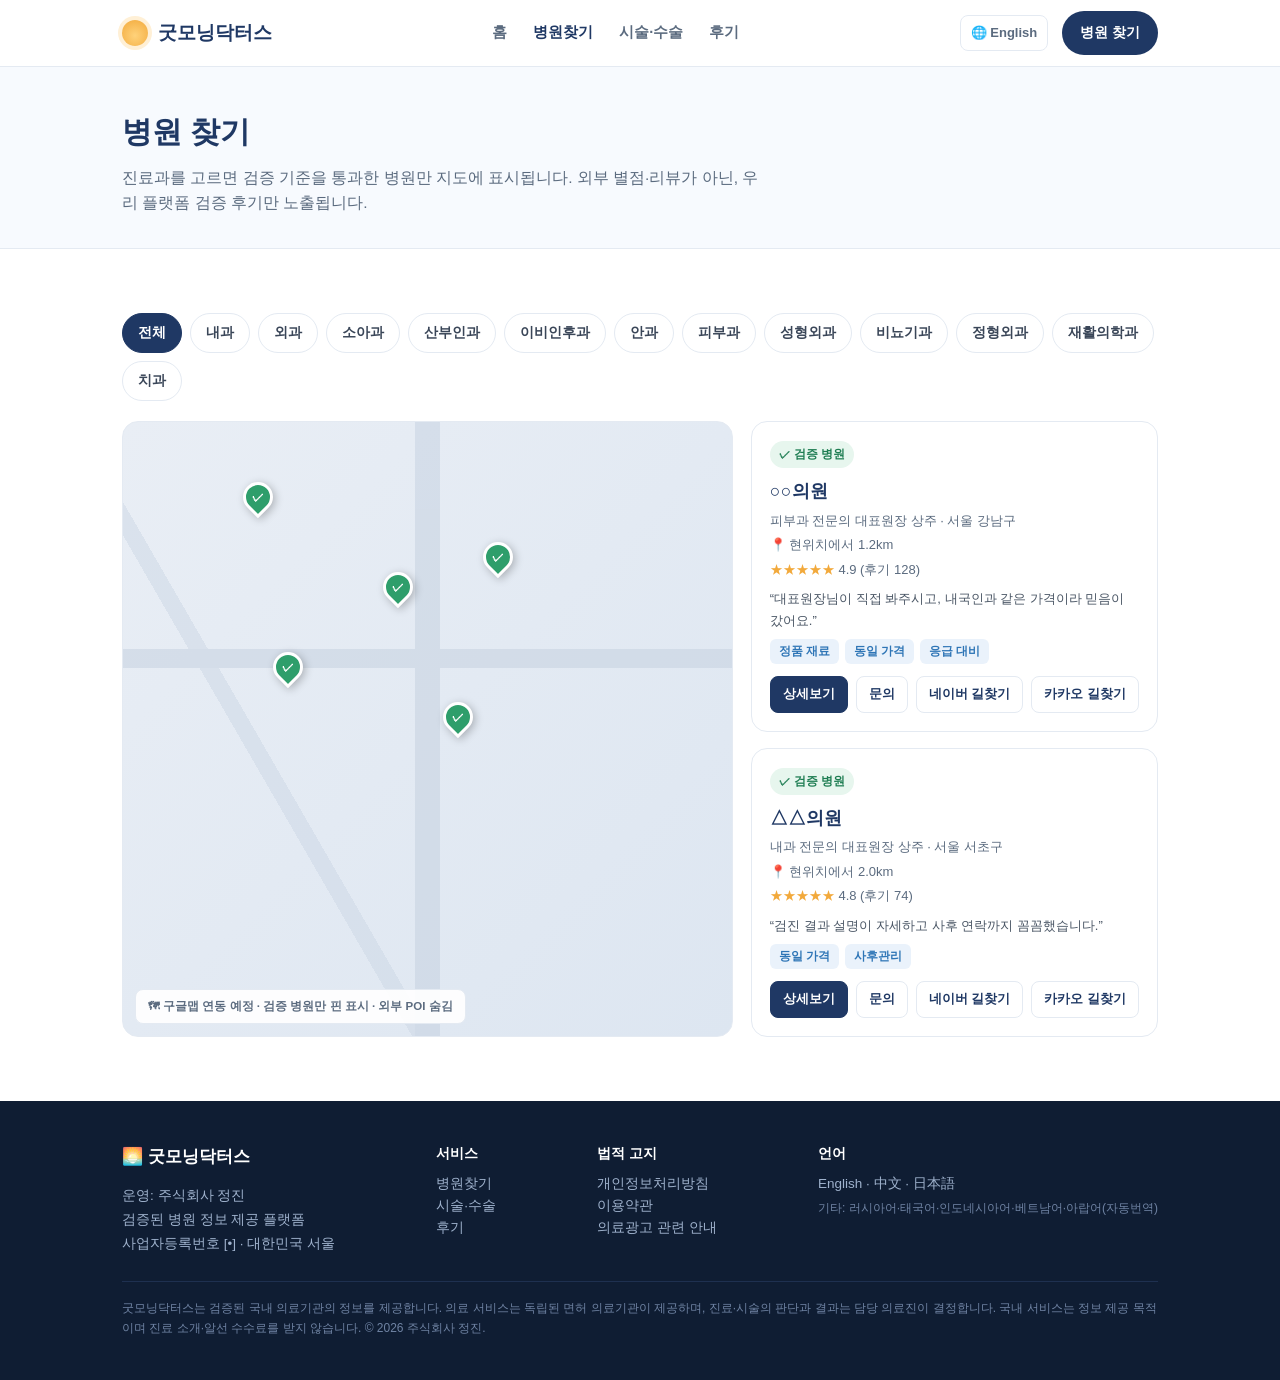
==== ko-find.html @ f9783761 "Add files via upload" ====
<!DOCTYPE html>
<html lang="ko">
<head>
<meta charset="UTF-8">
<meta name="viewport" content="width=device-width, initial-scale=1.0">
<title>병원찾기 — 굿모닝닥터스</title>
<link rel="stylesheet" href="style.css">
</head>
<body>

<header>
  <div class="wrap nav">
    <div class="brand"><span class="sun"></span> 굿모닝닥터스</div>
    <nav class="navlinks">
      <a href="ko.html">홈</a>
      <a href="ko-find.html" class="active">병원찾기</a>
      <a href="ko-treatments.html">시술·수술</a>
      <a href="ko-reviews.html">후기</a>
    </nav>
    <div class="navr">
      <a class="lang" href="index.html">🌐 English</a>
      <a href="#find" class="btn btn-primary btn-sm">병원 찾기</a>
    </div>
  </div>
</header>

<section class="pagehero">
  <div class="wrap">
    <h1>병원 찾기</h1>
    <p>진료과를 고르면 검증 기준을 통과한 병원만 지도에 표시됩니다. 외부 별점·리뷰가 아닌, 우리 플랫폼 검증 후기만 노출됩니다.</p>
  </div>
</section>

<section class="sec" id="find">
  <div class="wrap">
    <div class="filters">
      <span class="chip2 on">전체</span>
      <span class="chip2">내과</span><span class="chip2">외과</span><span class="chip2">소아과</span>
      <span class="chip2">산부인과</span><span class="chip2">이비인후과</span><span class="chip2">안과</span>
      <span class="chip2">피부과</span><span class="chip2">성형외과</span><span class="chip2">비뇨기과</span>
      <span class="chip2">정형외과</span><span class="chip2">재활의학과</span><span class="chip2">치과</span>
    </div>
    <div class="mapgrid">
      <div class="maparea">
        <div class="roads"></div>
        <div class="pin v" style="top:60px;left:120px"><span>✓</span></div>
        <div class="pin v" style="top:150px;left:260px"><span>✓</span></div>
        <div class="pin v" style="top:230px;left:150px"><span>✓</span></div>
        <div class="pin v" style="top:120px;left:360px"><span>✓</span></div>
        <div class="pin v" style="top:280px;left:320px"><span>✓</span></div>
        <div class="maplabel">🗺 구글맵 연동 예정 · 검증 병원만 핀 표시 · 외부 POI 숨김</div>
      </div>
      <div>
        <div class="clinic" style="margin-bottom:16px">
          <span class="vbadge">✓ 검증 병원</span>
          <h4>○○의원</h4>
          <div class="meta">피부과 전문의 대표원장 상주 · 서울 강남구</div>
          <div class="meta">📍 현위치에서 1.2km</div>
          <div class="stars">★★★★★ <span style="color:var(--muted)">4.9 (후기 128)</span></div>
          <div class="rv">“대표원장님이 직접 봐주시고, 내국인과 같은 가격이라 믿음이 갔어요.”</div>
          <div class="tags"><span class="tag">정품 재료</span><span class="tag">동일 가격</span><span class="tag">응급 대비</span></div>
          <div class="acts">
            <a class="p" href="#">상세보기</a>
            <a href="#">문의</a>
            <a href="#">네이버 길찾기</a>
            <a href="#">카카오 길찾기</a>
          </div>
        </div>
        <div class="clinic">
          <span class="vbadge">✓ 검증 병원</span>
          <h4>△△의원</h4>
          <div class="meta">내과 전문의 대표원장 상주 · 서울 서초구</div>
          <div class="meta">📍 현위치에서 2.0km</div>
          <div class="stars">★★★★★ <span style="color:var(--muted)">4.8 (후기 74)</span></div>
          <div class="rv">“검진 결과 설명이 자세하고 사후 연락까지 꼼꼼했습니다.”</div>
          <div class="tags"><span class="tag">동일 가격</span><span class="tag">사후관리</span></div>
          <div class="acts">
            <a class="p" href="#">상세보기</a>
            <a href="#">문의</a>
            <a href="#">네이버 길찾기</a>
            <a href="#">카카오 길찾기</a>
          </div>
        </div>
      </div>
    </div>
  </div>
</section>

<footer>
  <div class="wrap">
    <div class="cols">
      <div>
        <div class="brand" style="font-size:17px;font-weight:800">🌅 굿모닝닥터스</div>
        <div class="reg">운영: 주식회사 정진<br>검증된 병원 정보 제공 플랫폼<br>사업자등록번호 [•] · 대한민국 서울</div>
      </div>
      <div>
        <div style="color:#fff;font-weight:700;margin-bottom:8px">서비스</div>
        <div><a href="ko-find.html">병원찾기</a></div>
        <div><a href="ko-treatments.html">시술·수술</a></div>
        <div><a href="ko-reviews.html">후기</a></div>
      </div>
      <div>
        <div style="color:#fff;font-weight:700;margin-bottom:8px">법적 고지</div>
        <div><a href="#">개인정보처리방침</a></div>
        <div><a href="#">이용약관</a></div>
        <div><a href="#">의료광고 관련 안내</a></div>
      </div>
      <div>
        <div style="color:#fff;font-weight:700;margin-bottom:8px">언어</div>
        <div><a href="index.html">English</a> · <a href="#">中文</a> · <a href="#">日本語</a></div>
        <div style="margin-top:4px;font-size:12px;color:#6f83a3">기타: 러시아어·태국어·인도네시아어·베트남어·아랍어(자동번역)</div>
      </div>
    </div>
    <div class="note">굿모닝닥터스는 검증된 국내 의료기관의 정보를 제공합니다. 의료 서비스는 독립된 면허 의료기관이 제공하며, 진료·시술의 판단과 결과는 담당 의료진이 결정합니다. 국내 서비스는 정보 제공 목적이며 진료 소개·알선 수수료를 받지 않습니다. © 2026 주식회사 정진.</div>
  </div>
</footer>

</body>
</html>
---- style.css ----
:root{
  --ink:#1c2430; --muted:#5b6b7f; --line:#e4eaf2; --bg:#ffffff; --soft:#F7FAFE;
  --navy:#1F3864; --blue:#2E75B6; --sky:#EAF2FB; --gold:#C99A3B;
  --warm1:#FFF4E6; --warm2:#FDE9D2; --green:#2E9E6B;
}
*{box-sizing:border-box;margin:0;padding:0}
html{scroll-behavior:smooth}
body{font-family:"Malgun Gothic","Apple SD Gothic Neo",-apple-system,"Segoe UI",Roboto,sans-serif;color:var(--ink);background:var(--bg);line-height:1.65;-webkit-font-smoothing:antialiased}
a{color:inherit;text-decoration:none}
.wrap{max-width:1080px;margin:0 auto;padding:0 22px}
.btn{display:inline-block;padding:13px 26px;border-radius:999px;font-weight:700;font-size:15px;transition:.2s;cursor:pointer;border:2px solid transparent}
.btn-primary{background:var(--navy);color:#fff}.btn-primary:hover{background:#16294a}
.btn-ghost{background:#fff;color:var(--navy);border-color:var(--navy)}.btn-ghost:hover{background:var(--sky)}
.btn-sm{padding:9px 16px;font-size:13.5px}
.sec{padding:64px 0}
.eyebrow{color:var(--blue);font-weight:800;letter-spacing:.1em;font-size:13px;margin-bottom:12px}
h2.title{font-size:30px;line-height:1.3;color:var(--navy);font-weight:800;letter-spacing:-.01em}
.lead{color:var(--muted);font-size:16.5px;margin-top:12px;max-width:640px}

/* header */
header{position:sticky;top:0;z-index:50;background:rgba(255,255,255,.93);backdrop-filter:blur(8px);border-bottom:1px solid var(--line)}
.nav{display:flex;align-items:center;justify-content:space-between;height:66px}
.brand{display:flex;align-items:center;gap:10px;font-weight:800;color:var(--navy);font-size:19px}
.sun{width:26px;height:26px;border-radius:50%;background:radial-gradient(circle at 50% 60%,#FFD27A,#F2A93B);box-shadow:0 0 0 4px #FFF0D6}
.navlinks{display:flex;gap:26px;font-size:14.5px;font-weight:600;color:var(--muted)}
.navlinks a:hover{color:var(--navy)}
.navlinks a.active{color:var(--navy);font-weight:800}
.navr{display:flex;align-items:center;gap:14px}
.lang{font-size:13px;color:var(--muted);font-weight:600;border:1px solid var(--line);padding:6px 10px;border-radius:8px}
@media(max-width:860px){.navlinks{display:none}}

/* hero */
.hero{background:linear-gradient(180deg,var(--warm1),#fff 70%)}
.hero .wrap{padding-top:60px;padding-bottom:44px}
.hero-badge{display:inline-block;background:#fff;border:1px solid var(--warm2);color:var(--gold);font-weight:800;font-size:13px;padding:7px 15px;border-radius:999px;margin-bottom:20px}
.hero h1{font-size:42px;line-height:1.22;color:var(--navy);font-weight:900;letter-spacing:-.02em;max-width:760px}
.hero p.sub{font-size:18px;color:#3a4658;margin-top:18px;max-width:620px}
.hero .cta{margin-top:28px;display:flex;gap:14px;flex-wrap:wrap}
.tagline{margin-top:22px;font-style:italic;color:var(--muted);font-weight:600}
@media(max-width:640px){.hero h1{font-size:30px}}

/* page hero (sub pages) */
.pagehero{background:var(--soft);border-bottom:1px solid var(--line)}
.pagehero .wrap{padding:40px 22px 32px}
.pagehero h1{font-size:30px;color:var(--navy);font-weight:800}
.pagehero p{color:var(--muted);font-size:15.5px;margin-top:8px;max-width:640px}

.mission{background:var(--navy);color:#dbe6f5;text-align:center}
.mission .wrap{padding:18px 22px;font-size:15px;font-weight:600}
.mission b{color:#fff}

/* find / map */
.filters{display:flex;flex-wrap:wrap;gap:8px;margin:0 0 20px}
.chip2{background:#fff;border:1px solid var(--line);border-radius:999px;padding:8px 15px;font-size:13.5px;font-weight:600;color:#3a4658;cursor:pointer;transition:.15s}
.chip2:hover,.chip2.on{background:var(--navy);color:#fff;border-color:var(--navy)}
.mapgrid{display:grid;grid-template-columns:1.5fr 1fr;gap:18px}
@media(max-width:820px){.mapgrid{grid-template-columns:1fr}}
.maparea{position:relative;background:linear-gradient(135deg,#e9eef5,#dde6f1);border:1px solid var(--line);border-radius:16px;min-height:360px;overflow:hidden}
.maparea .roads{position:absolute;inset:0;opacity:.5;background:
   linear-gradient(90deg,transparent 48%,#c4d0df 48%,#c4d0df 52%,transparent 52%),
   linear-gradient(0deg,transparent 60%,#c4d0df 60%,#c4d0df 63%,transparent 63%),
   linear-gradient(60deg,transparent 30%,#cdd8e6 30%,#cdd8e6 32%,transparent 32%)}
.pin{position:absolute;width:30px;height:30px;background:var(--blue);border:3px solid #fff;border-radius:50% 50% 50% 0;transform:rotate(-45deg);box-shadow:0 3px 8px rgba(0,0,0,.25)}
.pin.v{background:var(--green)}
.pin span{transform:rotate(45deg);display:block;text-align:center;color:#fff;font-size:12px;line-height:24px;font-weight:800}
.maplabel{position:absolute;bottom:12px;left:12px;background:rgba(255,255,255,.92);border:1px solid var(--line);border-radius:8px;padding:7px 12px;font-size:11.5px;color:var(--muted);font-weight:600}
.clinic{background:#fff;border:1px solid var(--line);border-radius:16px;padding:18px}
.vbadge{display:inline-flex;align-items:center;gap:5px;background:#E7F6EE;color:#1e7d52;font-weight:800;font-size:11.5px;padding:4px 9px;border-radius:999px}
.clinic h4{font-size:18px;color:var(--navy);font-weight:800;margin:9px 0 3px}
.clinic .meta{font-size:13px;color:var(--muted);margin-bottom:3px}
.clinic .stars{color:#F2A93B;font-size:13px}
.clinic .rv{font-size:13px;color:#4a5665;margin:8px 0}
.clinic .tags{display:flex;gap:6px;flex-wrap:wrap;margin:8px 0 12px}
.clinic .tag{background:var(--sky);color:var(--blue);font-size:11.5px;font-weight:700;padding:3px 9px;border-radius:6px}
.clinic .acts{display:flex;gap:8px;flex-wrap:wrap}
.clinic .acts a{font-size:12.5px;font-weight:700;padding:7px 12px;border-radius:8px;border:1px solid var(--line);color:var(--navy)}
.clinic .acts a.p{background:var(--navy);color:#fff;border-color:var(--navy)}

/* promises */
.grid{display:grid;grid-template-columns:repeat(3,1fr);gap:18px;margin-top:34px}
@media(max-width:900px){.grid{grid-template-columns:repeat(2,1fr)}}
@media(max-width:560px){.grid{grid-template-columns:1fr}}
.card{background:var(--soft);border:1px solid var(--line);border-radius:16px;padding:24px 20px}
.card .ic{width:42px;height:42px;border-radius:12px;background:var(--sky);display:flex;align-items:center;justify-content:center;font-size:21px;margin-bottom:12px}
.card h3{font-size:16.5px;color:var(--navy);font-weight:800;margin-bottom:6px}
.card p{font-size:14px;color:var(--muted)}

/* treatments */
.tchips{display:grid;grid-template-columns:repeat(3,1fr);gap:14px;margin-top:8px}
@media(max-width:760px){.tchips{grid-template-columns:repeat(2,1fr)}}
@media(max-width:480px){.tchips{grid-template-columns:1fr}}
.tchip{background:#fff;border:1px solid var(--line);border-radius:14px;padding:22px;font-weight:800;color:var(--navy);font-size:17px;transition:.15s}
.tchip:hover{background:var(--sky);border-color:var(--blue)}
.tchip span{display:block;font-size:13px;color:var(--muted);font-weight:500;margin-top:5px}

/* teaser band */
.teaser{background:linear-gradient(120deg,var(--navy),#26456f);color:#fff;border-radius:22px;padding:40px;display:flex;align-items:center;justify-content:space-between;gap:24px;flex-wrap:wrap}
.teaser h3{font-size:23px;font-weight:800;max-width:560px;line-height:1.35}
.teaser p{color:#cddcf0;margin-top:8px;max-width:560px;font-size:14.5px}

/* reviews */
.rvnote{background:#FFF9EC;border:1px solid var(--warm2);border-radius:12px;padding:12px 16px;font-size:13px;color:#8a6a1e;font-weight:600;margin-bottom:18px}
.review{background:#fff;border:1px solid var(--line);border-radius:16px;padding:22px;margin-top:16px}
.review .top{display:flex;justify-content:space-between;align-items:center}
.review .who{font-size:13px;color:var(--muted);font-weight:700}
.review p{font-size:15px;color:#38424f;margin:9px 0}
.reply{margin-top:14px;background:var(--sky);border-radius:12px;padding:14px 16px}
.reply .h{font-size:12.5px;color:var(--blue);font-weight:800;margin-bottom:5px}
.reply p{font-size:14px;color:#3a4658;margin:0}
.report{margin-top:10px;font-size:12px;color:var(--muted)}

.final{background:linear-gradient(180deg,#fff,var(--warm1));text-align:center}
.final h2{font-size:31px;color:var(--navy);font-weight:900}
.final p{color:var(--muted);font-size:16.5px;margin-top:10px}
.final .cta{margin-top:24px;display:flex;gap:14px;justify-content:center;flex-wrap:wrap}

footer{background:#0f1d33;color:#9fb2cd;padding:42px 0;font-size:13.5px}
footer .cols{display:flex;justify-content:space-between;gap:28px;flex-wrap:wrap}
footer .brand{color:#fff}
footer a:hover{color:#fff}
footer .reg{margin-top:13px;line-height:1.8}
.note{margin-top:24px;padding-top:16px;border-top:1px solid #1e3050;color:#6f83a3;font-size:12px;line-height:1.7}
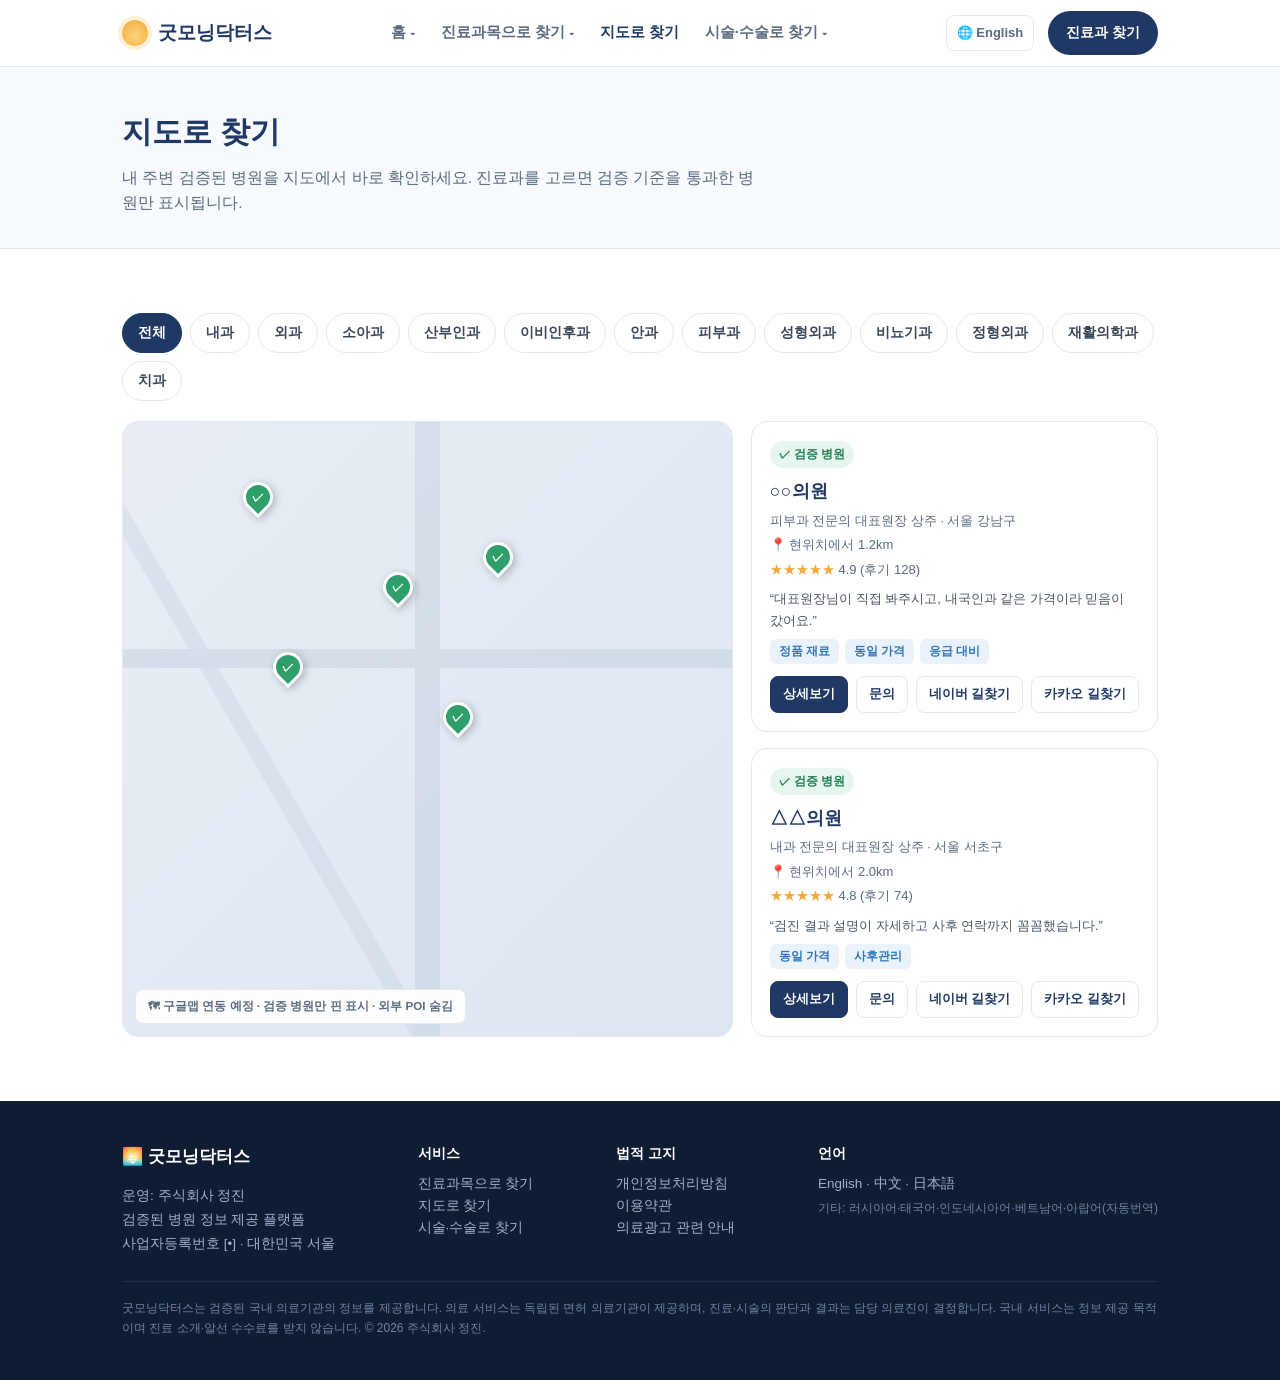
==== commit ba6e7856: "Add files via upload" ====
--- a/ko-find.html
+++ b/ko-find.html
@@ -3,7 +3,7 @@
 <head>
 <meta charset="UTF-8">
 <meta name="viewport" content="width=device-width, initial-scale=1.0">
-<title>병원찾기 — 굿모닝닥터스</title>
+<title>지도로 찾기 — 굿모닝닥터스</title>
 <link rel="stylesheet" href="style.css">
 </head>
 <body>
@@ -12,26 +12,52 @@
   <div class="wrap nav">
     <div class="brand"><span class="sun"></span> 굿모닝닥터스</div>
     <nav class="navlinks">
-      <a href="ko.html">홈</a>
-      <a href="ko-find.html" class="active">병원찾기</a>
-      <a href="ko-treatments.html">시술·수술</a>
-      <a href="ko-reviews.html">후기</a>
+      <div class="drop">
+        <a href="ko.html">홈</a>
+        <div class="menu">
+          <a href="ko.html#about">굿모닝닥터스 소개</a>
+          <a href="ko.html#promise">검증기준</a>
+          <a href="ko.html#reviews">후기</a>
+        </div>
+      </div>
+      <div class="drop">
+        <a href="ko-specialty.html">진료과목으로 찾기</a>
+        <div class="menu cols">
+          <a href="ko-specialty.html">내과</a><a href="ko-specialty.html">외과</a>
+          <a href="ko-specialty.html">소아과</a><a href="ko-specialty.html">산부인과</a>
+          <a href="ko-specialty.html">이비인후과</a><a href="ko-specialty.html">안과</a>
+          <a href="ko-specialty.html">피부과</a><a href="ko-specialty.html">성형외과</a>
+          <a href="ko-specialty.html">비뇨기과</a><a href="ko-specialty.html">정형외과</a>
+          <a href="ko-specialty.html">재활의학과</a><a href="ko-specialty.html">치과</a>
+        </div>
+      </div>
+      <div class="drop nomenu"><a href="ko-find.html" class="active">지도로 찾기</a></div>
+      <div class="drop">
+        <a href="ko-treatments.html">시술·수술로 찾기</a>
+        <div class="menu">
+          <a href="ko-treatments.html">피부과 시술</a>
+          <a href="ko-treatments.html">성형수술</a>
+          <a href="ko-treatments.html">안과수술</a>
+          <a href="ko-treatments.html">이비인후과수술</a>
+          <a href="ko-treatments.html">치과시술</a>
+        </div>
+      </div>
     </nav>
     <div class="navr">
       <a class="lang" href="index.html">🌐 English</a>
-      <a href="#find" class="btn btn-primary btn-sm">병원 찾기</a>
+      <a href="ko-specialty.html" class="btn btn-primary btn-sm">진료과 찾기</a>
     </div>
   </div>
 </header>
 
 <section class="pagehero">
   <div class="wrap">
-    <h1>병원 찾기</h1>
-    <p>진료과를 고르면 검증 기준을 통과한 병원만 지도에 표시됩니다. 외부 별점·리뷰가 아닌, 우리 플랫폼 검증 후기만 노출됩니다.</p>
+    <h1>지도로 찾기</h1>
+    <p>내 주변 검증된 병원을 지도에서 바로 확인하세요. 진료과를 고르면 검증 기준을 통과한 병원만 표시됩니다.</p>
   </div>
 </section>
 
-<section class="sec" id="find">
+<section class="sec find" id="find">
   <div class="wrap">
     <div class="filters">
       <span class="chip2 on">전체</span>
@@ -60,10 +86,8 @@
           <div class="rv">“대표원장님이 직접 봐주시고, 내국인과 같은 가격이라 믿음이 갔어요.”</div>
           <div class="tags"><span class="tag">정품 재료</span><span class="tag">동일 가격</span><span class="tag">응급 대비</span></div>
           <div class="acts">
-            <a class="p" href="#">상세보기</a>
-            <a href="#">문의</a>
-            <a href="#">네이버 길찾기</a>
-            <a href="#">카카오 길찾기</a>
+            <a class="p" href="#">상세보기</a><a href="#">문의</a>
+            <a href="#">네이버 길찾기</a><a href="#">카카오 길찾기</a>
           </div>
         </div>
         <div class="clinic">
@@ -75,10 +99,8 @@
           <div class="rv">“검진 결과 설명이 자세하고 사후 연락까지 꼼꼼했습니다.”</div>
           <div class="tags"><span class="tag">동일 가격</span><span class="tag">사후관리</span></div>
           <div class="acts">
-            <a class="p" href="#">상세보기</a>
-            <a href="#">문의</a>
-            <a href="#">네이버 길찾기</a>
-            <a href="#">카카오 길찾기</a>
+            <a class="p" href="#">상세보기</a><a href="#">문의</a>
+            <a href="#">네이버 길찾기</a><a href="#">카카오 길찾기</a>
           </div>
         </div>
       </div>
@@ -95,9 +117,9 @@
       </div>
       <div>
         <div style="color:#fff;font-weight:700;margin-bottom:8px">서비스</div>
-        <div><a href="ko-find.html">병원찾기</a></div>
-        <div><a href="ko-treatments.html">시술·수술</a></div>
-        <div><a href="ko-reviews.html">후기</a></div>
+        <div><a href="ko-specialty.html">진료과목으로 찾기</a></div>
+        <div><a href="ko-find.html">지도로 찾기</a></div>
+        <div><a href="ko-treatments.html">시술·수술로 찾기</a></div>
       </div>
       <div>
         <div style="color:#fff;font-weight:700;margin-bottom:8px">법적 고지</div>
--- a/style.css
+++ b/style.css
@@ -25,6 +25,22 @@
 .navlinks{display:flex;gap:26px;font-size:14.5px;font-weight:600;color:var(--muted)}
 .navlinks a:hover{color:var(--navy)}
 .navlinks a.active{color:var(--navy);font-weight:800}
+/* dropdown */
+.navlinks .drop{position:relative;display:flex;align-items:center;height:66px}
+.navlinks .drop>a::after{content:"▾";font-size:10px;margin-left:4px;color:var(--muted)}
+.navlinks .menu{position:absolute;top:52px;left:0;background:#fff;border:1px solid var(--line);border-radius:12px;box-shadow:0 10px 30px rgba(31,56,100,.12);padding:8px;min-width:180px;display:none;z-index:60}
+.navlinks .drop:hover .menu{display:block}
+.navlinks .menu a{display:block;padding:9px 12px;border-radius:8px;font-size:14px;color:var(--muted);white-space:nowrap;font-weight:600}
+.navlinks .menu a:hover{background:var(--sky);color:var(--navy)}
+.navlinks .drop.nomenu>a::after{content:none}
+.navlinks .menu.cols{min-width:320px}
+.navlinks .drop:hover .menu.cols{display:grid;grid-template-columns:1fr 1fr;gap:0}
+/* specialty cards (병원찾기) */
+.speccards{display:grid;grid-template-columns:repeat(4,1fr);gap:12px;margin-top:8px}
+@media(max-width:760px){.speccards{grid-template-columns:repeat(2,1fr)}}
+.speccard{background:#fff;border:1px solid var(--line);border-radius:12px;padding:18px 14px;text-align:center;font-weight:700;color:var(--navy);font-size:15px;transition:.15s}
+.speccard:hover{background:var(--sky);border-color:var(--blue)}
+.speccard .n{display:block;font-size:11.5px;color:var(--muted);font-weight:500;margin-top:4px}
 .navr{display:flex;align-items:center;gap:14px}
 .lang{font-size:13px;color:var(--muted);font-weight:600;border:1px solid var(--line);padding:6px 10px;border-radius:8px}
 @media(max-width:860px){.navlinks{display:none}}
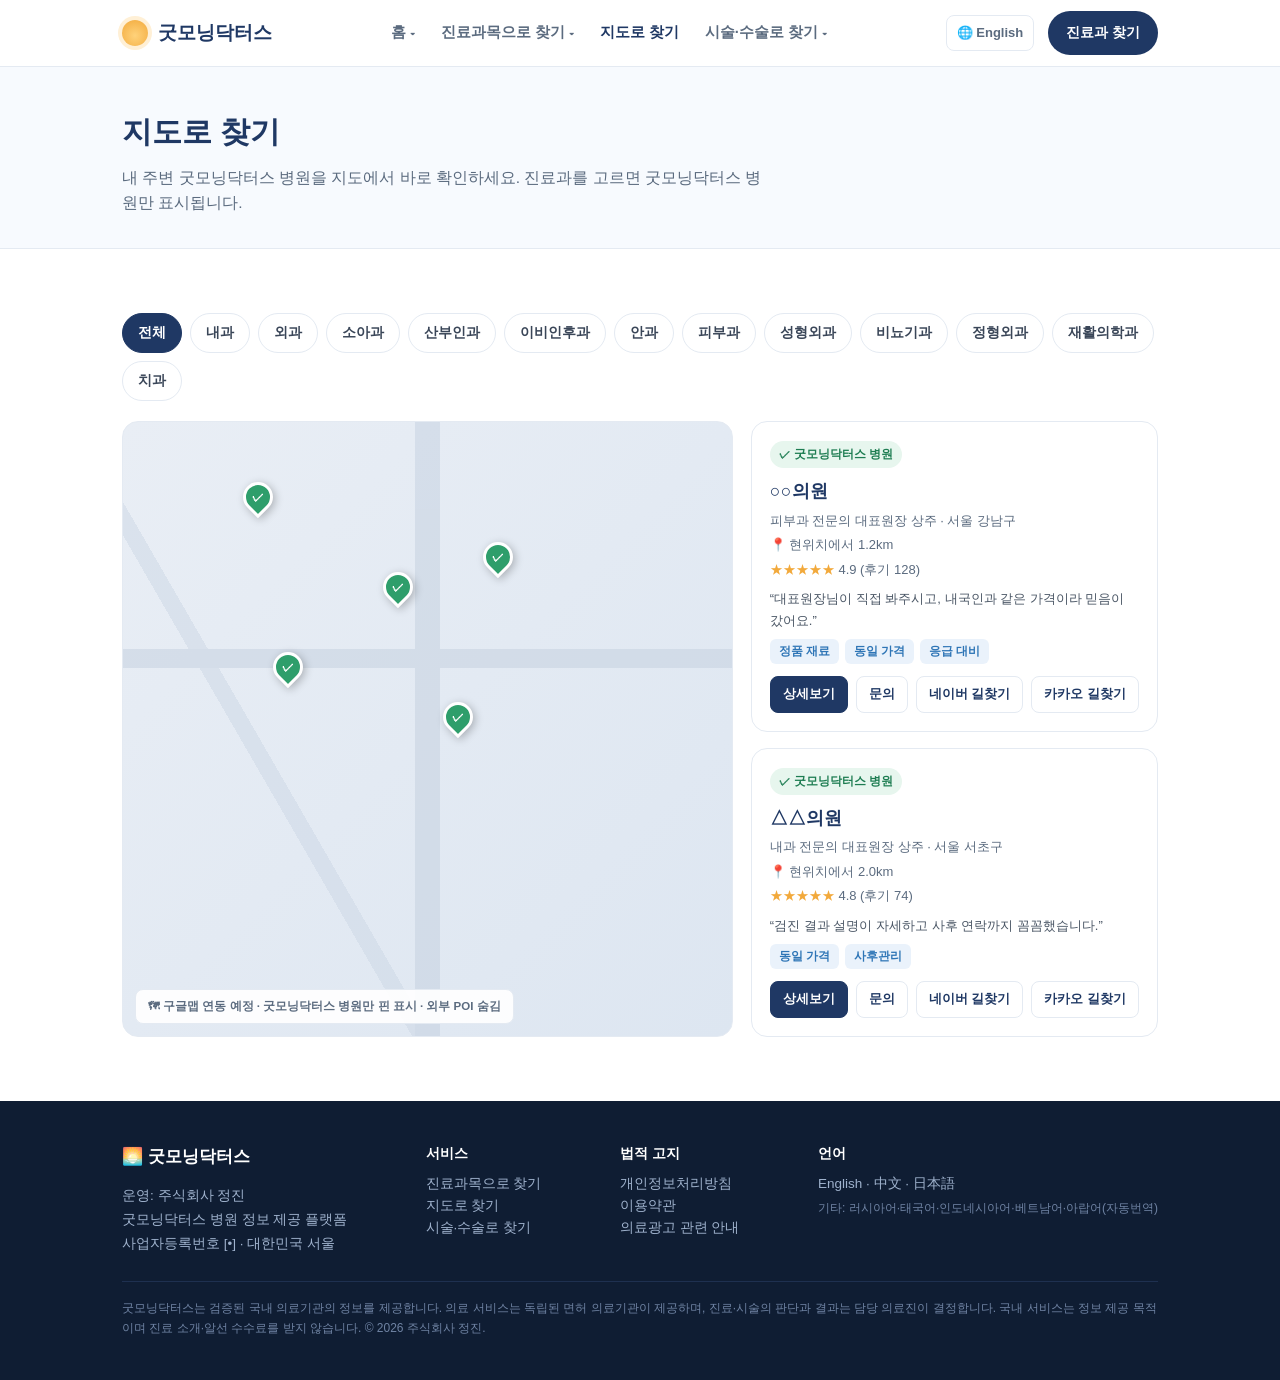
==== commit 85a2af62: "Add files via upload" ====
--- a/ko-find.html
+++ b/ko-find.html
@@ -53,7 +53,7 @@
 <section class="pagehero">
   <div class="wrap">
     <h1>지도로 찾기</h1>
-    <p>내 주변 검증된 병원을 지도에서 바로 확인하세요. 진료과를 고르면 검증 기준을 통과한 병원만 표시됩니다.</p>
+    <p>내 주변 굿모닝닥터스 병원을 지도에서 바로 확인하세요. 진료과를 고르면 굿모닝닥터스 병원만 표시됩니다.</p>
   </div>
 </section>
 
@@ -74,11 +74,11 @@
         <div class="pin v" style="top:230px;left:150px"><span>✓</span></div>
         <div class="pin v" style="top:120px;left:360px"><span>✓</span></div>
         <div class="pin v" style="top:280px;left:320px"><span>✓</span></div>
-        <div class="maplabel">🗺 구글맵 연동 예정 · 검증 병원만 핀 표시 · 외부 POI 숨김</div>
+        <div class="maplabel">🗺 구글맵 연동 예정 · 굿모닝닥터스 병원만 핀 표시 · 외부 POI 숨김</div>
       </div>
       <div>
         <div class="clinic" style="margin-bottom:16px">
-          <span class="vbadge">✓ 검증 병원</span>
+          <span class="vbadge">✓ 굿모닝닥터스 병원</span>
           <h4>○○의원</h4>
           <div class="meta">피부과 전문의 대표원장 상주 · 서울 강남구</div>
           <div class="meta">📍 현위치에서 1.2km</div>
@@ -91,7 +91,7 @@
           </div>
         </div>
         <div class="clinic">
-          <span class="vbadge">✓ 검증 병원</span>
+          <span class="vbadge">✓ 굿모닝닥터스 병원</span>
           <h4>△△의원</h4>
           <div class="meta">내과 전문의 대표원장 상주 · 서울 서초구</div>
           <div class="meta">📍 현위치에서 2.0km</div>
@@ -113,7 +113,7 @@
     <div class="cols">
       <div>
         <div class="brand" style="font-size:17px;font-weight:800">🌅 굿모닝닥터스</div>
-        <div class="reg">운영: 주식회사 정진<br>검증된 병원 정보 제공 플랫폼<br>사업자등록번호 [•] · 대한민국 서울</div>
+        <div class="reg">운영: 주식회사 정진<br>굿모닝닥터스 병원 정보 제공 플랫폼<br>사업자등록번호 [•] · 대한민국 서울</div>
       </div>
       <div>
         <div style="color:#fff;font-weight:700;margin-bottom:8px">서비스</div>
